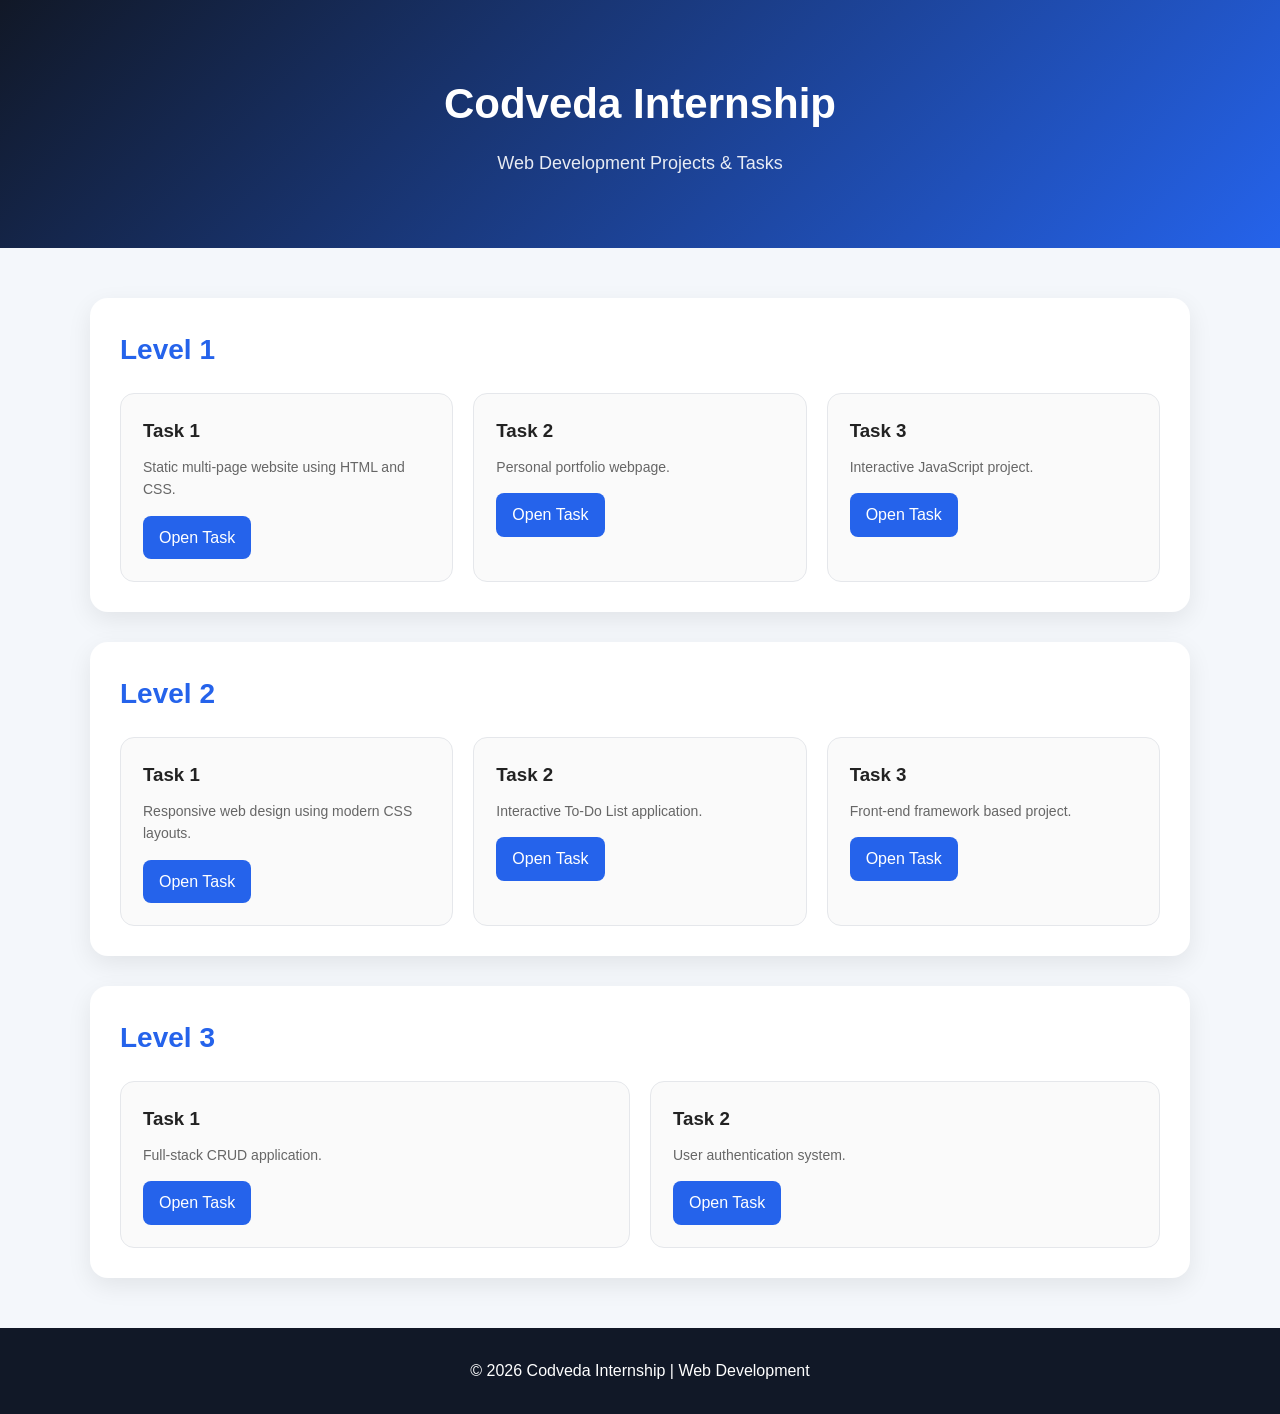
==== index.html @ ab88c43d "Add initial index.html for web development project" ====
<!DOCTYPE html>
<html lang="en">
<head>
    <meta charset="UTF-8">
    <meta name="viewport" content="width=device-width, initial-scale=1.0">

    <title>Codveda Internship | Web Development Projects</title>

    <style>
        * {
            margin: 0;
            padding: 0;
            box-sizing: border-box;
        }

        body {
            font-family: Arial, sans-serif;
            background: #f4f7fb;
            color: #222;
            line-height: 1.6;
        }

        header {
            background: linear-gradient(135deg, #111827, #2563eb);
            color: white;
            text-align: center;
            padding: 70px 20px;
        }

        header h1 {
            font-size: 42px;
            margin-bottom: 12px;
        }

        header p {
            font-size: 18px;
            opacity: 0.9;
        }

        .container {
            width: 90%;
            max-width: 1100px;
            margin: 50px auto;
        }

        .level {
            background: white;
            padding: 30px;
            margin-bottom: 30px;
            border-radius: 18px;
            box-shadow: 0 8px 25px rgba(0, 0, 0, 0.08);
        }

        .level h2 {
            color: #2563eb;
            margin-bottom: 20px;
            font-size: 28px;
        }

        .tasks {
            display: grid;
            grid-template-columns: repeat(auto-fit, minmax(230px, 1fr));
            gap: 20px;
        }

        .task {
            border: 1px solid #e5e7eb;
            padding: 22px;
            border-radius: 14px;
            transition: 0.3s;
            background: #fafafa;
        }

        .task:hover {
            transform: translateY(-5px);
            box-shadow: 0 8px 20px rgba(0, 0, 0, 0.1);
        }

        .task h3 {
            margin-bottom: 10px;
        }

        .task p {
            color: #666;
            margin-bottom: 15px;
            font-size: 14px;
        }

        .task a {
            display: inline-block;
            text-decoration: none;
            background: #2563eb;
            color: white;
            padding: 9px 16px;
            border-radius: 8px;
            transition: 0.3s;
        }

        .task a:hover {
            background: #1d4ed8;
        }

        footer {
            text-align: center;
            padding: 30px;
            background: #111827;
            color: white;
            margin-top: 50px;
        }

        @media (max-width: 600px) {
            header h1 {
                font-size: 30px;
            }

            header p {
                font-size: 16px;
            }

            .level {
                padding: 20px;
            }
        }
    </style>
</head>

<body>

    <header>
        <h1>Codveda Internship</h1>
        <p>Web Development Projects & Tasks</p>
    </header>

    <main class="container">

        <!-- LEVEL 1 -->
        <section class="level">
            <h2>Level 1</h2>

            <div class="tasks">

                <div class="task">
                    <h3>Task 1</h3>
                    <p>Static multi-page website using HTML and CSS.</p>
                    <a href="./codveda-level1-task1/index.html">
                        Open Task
                    </a>
                </div>

                <div class="task">
                    <h3>Task 2</h3>
                    <p>Personal portfolio webpage.</p>
                    <a href="./codveda-level1-task2/index.html">
                        Open Task
                    </a>
                </div>

                <div class="task">
                    <h3>Task 3</h3>
                    <p>Interactive JavaScript project.</p>
                    <a href="./codveda-level1-task3/index.html">
                        Open Task
                    </a>
                </div>

            </div>
        </section>


        <!-- LEVEL 2 -->
        <section class="level">
            <h2>Level 2</h2>

            <div class="tasks">

                <div class="task">
                    <h3>Task 1</h3>
                    <p>Responsive web design using modern CSS layouts.</p>
                    <a href="./codveda-level2-task1/index.html">
                        Open Task
                    </a>
                </div>

                <div class="task">
                    <h3>Task 2</h3>
                    <p>Interactive To-Do List application.</p>
                    <a href="./codveda-level2-task2/index.html">
                        Open Task
                    </a>
                </div>

                <div class="task">
                    <h3>Task 3</h3>
                    <p>Front-end framework based project.</p>
                    <a href="./codveda-level2-task3/index.html">
                        Open Task
                    </a>
                </div>

            </div>
        </section>


        <!-- LEVEL 3 -->
        <section class="level">
            <h2>Level 3</h2>

            <div class="tasks">

                <div class="task">
                    <h3>Task 1</h3>
                    <p>Full-stack CRUD application.</p>
                    <a href="./codveda-level3-task1/index.html">
                        Open Task
                    </a>
                </div>

                <div class="task">
                    <h3>Task 2</h3>
                    <p>User authentication system.</p>
                    <a href="./codveda-level3-task2/index.html">
                        Open Task
                    </a>
                </div>

            </div>
        </section>

    </main>


    <footer>
        <p>© 2026 Codveda Internship | Web Development</p>
    </footer>

</body>
</html>
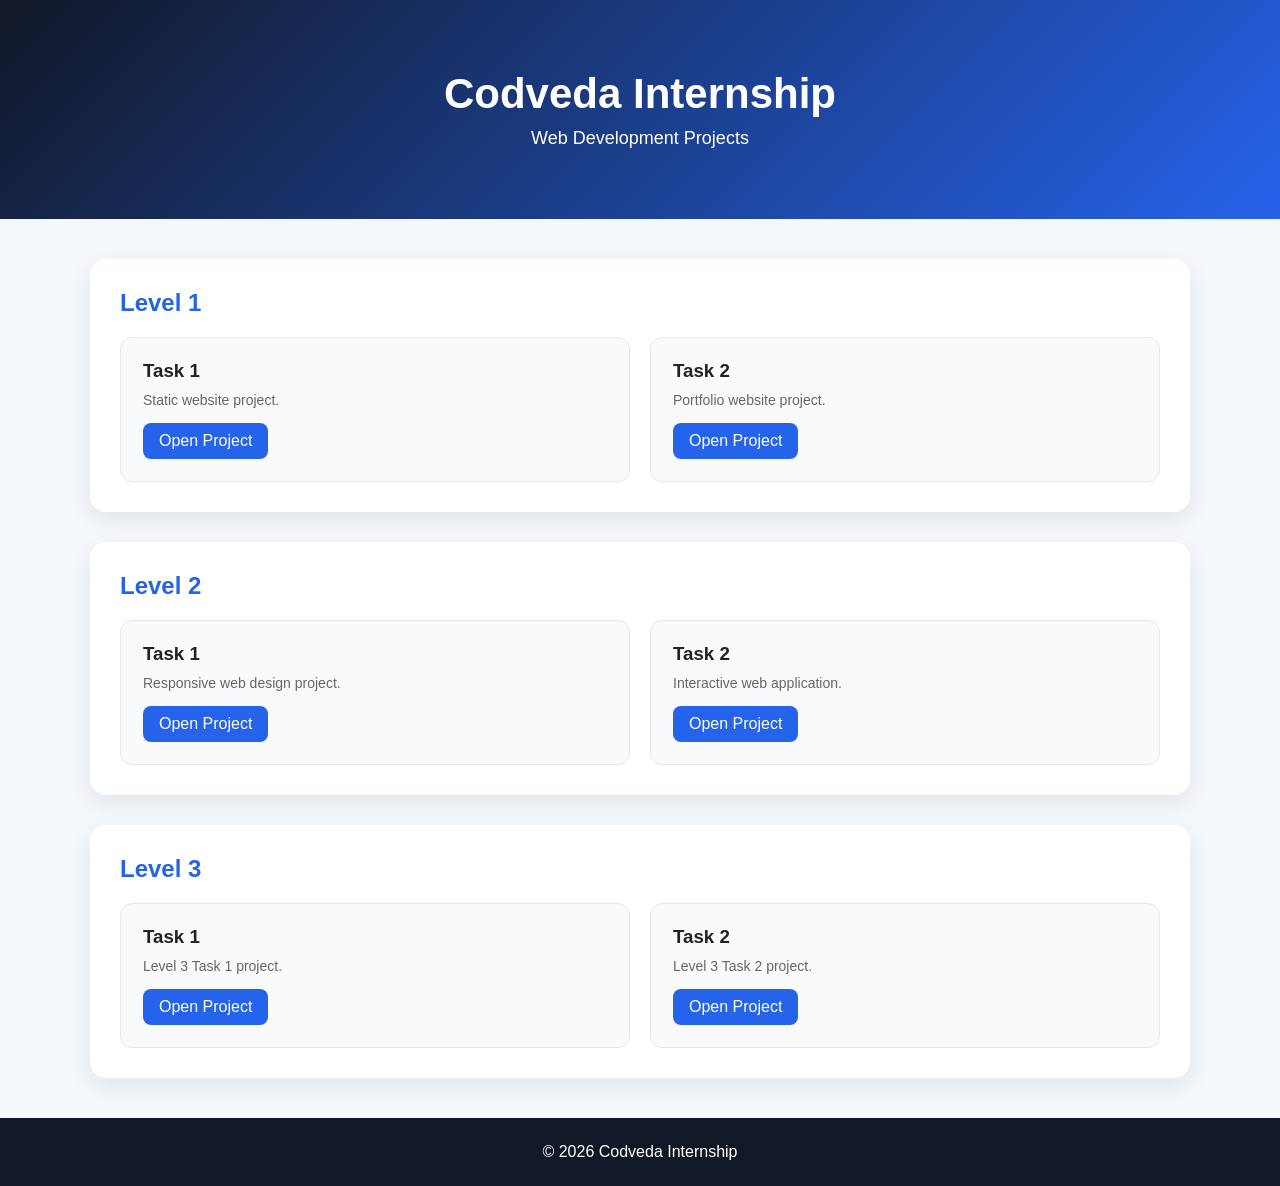
==== commit a6b9a173: "Create index.html" ====
--- a/index.html
+++ b/index.html
@@ -3,8 +3,7 @@
 <head>
     <meta charset="UTF-8">
     <meta name="viewport" content="width=device-width, initial-scale=1.0">
-
-    <title>Codveda Internship | Web Development Projects</title>
+    <title>Codveda Internship Projects</title>
 
     <style>
         * {
@@ -17,7 +16,6 @@
             font-family: Arial, sans-serif;
             background: #f4f7fb;
             color: #222;
-            line-height: 1.6;
         }
 
         header {
@@ -29,32 +27,30 @@
 
         header h1 {
             font-size: 42px;
-            margin-bottom: 12px;
+            margin-bottom: 10px;
         }
 
         header p {
             font-size: 18px;
-            opacity: 0.9;
         }
 
         .container {
             width: 90%;
             max-width: 1100px;
-            margin: 50px auto;
+            margin: 40px auto;
         }
 
         .level {
             background: white;
             padding: 30px;
             margin-bottom: 30px;
-            border-radius: 18px;
-            box-shadow: 0 8px 25px rgba(0, 0, 0, 0.08);
+            border-radius: 16px;
+            box-shadow: 0 8px 25px rgba(0,0,0,0.08);
         }
 
         .level h2 {
             color: #2563eb;
             margin-bottom: 20px;
-            font-size: 28px;
         }
 
         .tasks {
@@ -64,16 +60,10 @@
         }
 
         .task {
+            background: #f8fafc;
+            padding: 22px;
+            border-radius: 12px;
             border: 1px solid #e5e7eb;
-            padding: 22px;
-            border-radius: 14px;
-            transition: 0.3s;
-            background: #fafafa;
-        }
-
-        .task:hover {
-            transform: translateY(-5px);
-            box-shadow: 0 8px 20px rgba(0, 0, 0, 0.1);
         }
 
         .task h3 {
@@ -82,18 +72,17 @@
 
         .task p {
             color: #666;
+            font-size: 14px;
             margin-bottom: 15px;
-            font-size: 14px;
         }
 
         .task a {
             display: inline-block;
-            text-decoration: none;
+            padding: 9px 16px;
             background: #2563eb;
             color: white;
-            padding: 9px 16px;
+            text-decoration: none;
             border-radius: 8px;
-            transition: 0.3s;
         }
 
         .task a:hover {
@@ -102,136 +91,102 @@
 
         footer {
             text-align: center;
-            padding: 30px;
             background: #111827;
             color: white;
-            margin-top: 50px;
-        }
-
-        @media (max-width: 600px) {
-            header h1 {
-                font-size: 30px;
-            }
-
-            header p {
-                font-size: 16px;
-            }
-
-            .level {
-                padding: 20px;
-            }
+            padding: 25px;
         }
     </style>
 </head>
 
 <body>
 
-    <header>
-        <h1>Codveda Internship</h1>
-        <p>Web Development Projects & Tasks</p>
-    </header>
+<header>
+    <h1>Codveda Internship</h1>
+    <p>Web Development Projects</p>
+</header>
 
-    <main class="container">
+<main class="container">
 
-        <!-- LEVEL 1 -->
-        <section class="level">
-            <h2>Level 1</h2>
+    <!-- LEVEL 1 -->
+    <section class="level">
+        <h2>Level 1</h2>
 
-            <div class="tasks">
+        <div class="tasks">
 
-                <div class="task">
-                    <h3>Task 1</h3>
-                    <p>Static multi-page website using HTML and CSS.</p>
-                    <a href="./codveda-level1-task1/index.html">
-                        Open Task
-                    </a>
-                </div>
+            <div class="task">
+                <h3>Task 1</h3>
+                <p>Static website project.</p>
+                <a href="./codveda-level1-task1/index.html">
+                    Open Project
+                </a>
+            </div>
 
-                <div class="task">
-                    <h3>Task 2</h3>
-                    <p>Personal portfolio webpage.</p>
-                    <a href="./codveda-level1-task2/index.html">
-                        Open Task
-                    </a>
-                </div>
+            <div class="task">
+                <h3>Task 2</h3>
+                <p>Portfolio website project.</p>
+                <a href="./codveda-level1-task2/index.html">
+                    Open Project
+                </a>
+            </div>
 
-                <div class="task">
-                    <h3>Task 3</h3>
-                    <p>Interactive JavaScript project.</p>
-                    <a href="./codveda-level1-task3/index.html">
-                        Open Task
-                    </a>
-                </div>
+        </div>
+    </section>
 
+    <!-- LEVEL 2 -->
+    <section class="level">
+        <h2>Level 2</h2>
+
+        <div class="tasks">
+
+            <div class="task">
+                <h3>Task 1</h3>
+                <p>Responsive web design project.</p>
+                <a href="./codveda-level2-task1/index.html">
+                    Open Project
+                </a>
             </div>
-        </section>
 
+            <div class="task">
+                <h3>Task 2</h3>
+                <p>Interactive web application.</p>
+                <a href="./codveda-level2-task2/index.html">
+                    Open Project
+                </a>
+            </div>
 
-        <!-- LEVEL 2 -->
-        <section class="level">
-            <h2>Level 2</h2>
+        </div>
+    </section>
 
-            <div class="tasks">
+    <!-- LEVEL 3 -->
+    <section class="level">
+        <h2>Level 3</h2>
 
-                <div class="task">
-                    <h3>Task 1</h3>
-                    <p>Responsive web design using modern CSS layouts.</p>
-                    <a href="./codveda-level2-task1/index.html">
-                        Open Task
-                    </a>
-                </div>
+        <div class="tasks">
 
-                <div class="task">
-                    <h3>Task 2</h3>
-                    <p>Interactive To-Do List application.</p>
-                    <a href="./codveda-level2-task2/index.html">
-                        Open Task
-                    </a>
-                </div>
+            <div class="task">
+                <h3>Task 1</h3>
+                <p>Level 3 Task 1 project.</p>
+                <a href="./Level3%20task1/">
+                    Open Project
+                </a>
+            </div>
 
-                <div class="task">
-                    <h3>Task 3</h3>
-                    <p>Front-end framework based project.</p>
-                    <a href="./codveda-level2-task3/index.html">
-                        Open Task
-                    </a>
-                </div>
+            <div class="task">
+                <h3>Task 2</h3>
+                <p>Level 3 Task 2 project.</p>
+                <a href="./level3%20task2/">
+                    Open Project
+                </a>
+            </div>
 
-            </div>
-        </section>
+        </div>
+    </section>
 
+</main>
 
-        <!-- LEVEL 3 -->
-        <section class="level">
-            <h2>Level 3</h2>
-
-            <div class="tasks">
-
-                <div class="task">
-                    <h3>Task 1</h3>
-                    <p>Full-stack CRUD application.</p>
-                    <a href="./codveda-level3-task1/index.html">
-                        Open Task
-                    </a>
-                </div>
-
-                <div class="task">
-                    <h3>Task 2</h3>
-                    <p>User authentication system.</p>
-                    <a href="./codveda-level3-task2/index.html">
-                        Open Task
-                    </a>
-                </div>
-
-            </div>
-        </section>
-
-    </main>
-
-
-    <footer>
-        <p>© 2026 Codveda Internship | Web Development</p>
-    </footer>
+<footer>
+    <p>© 2026 Codveda Internship</p>
+</footer>
 
 </body>
 </html>
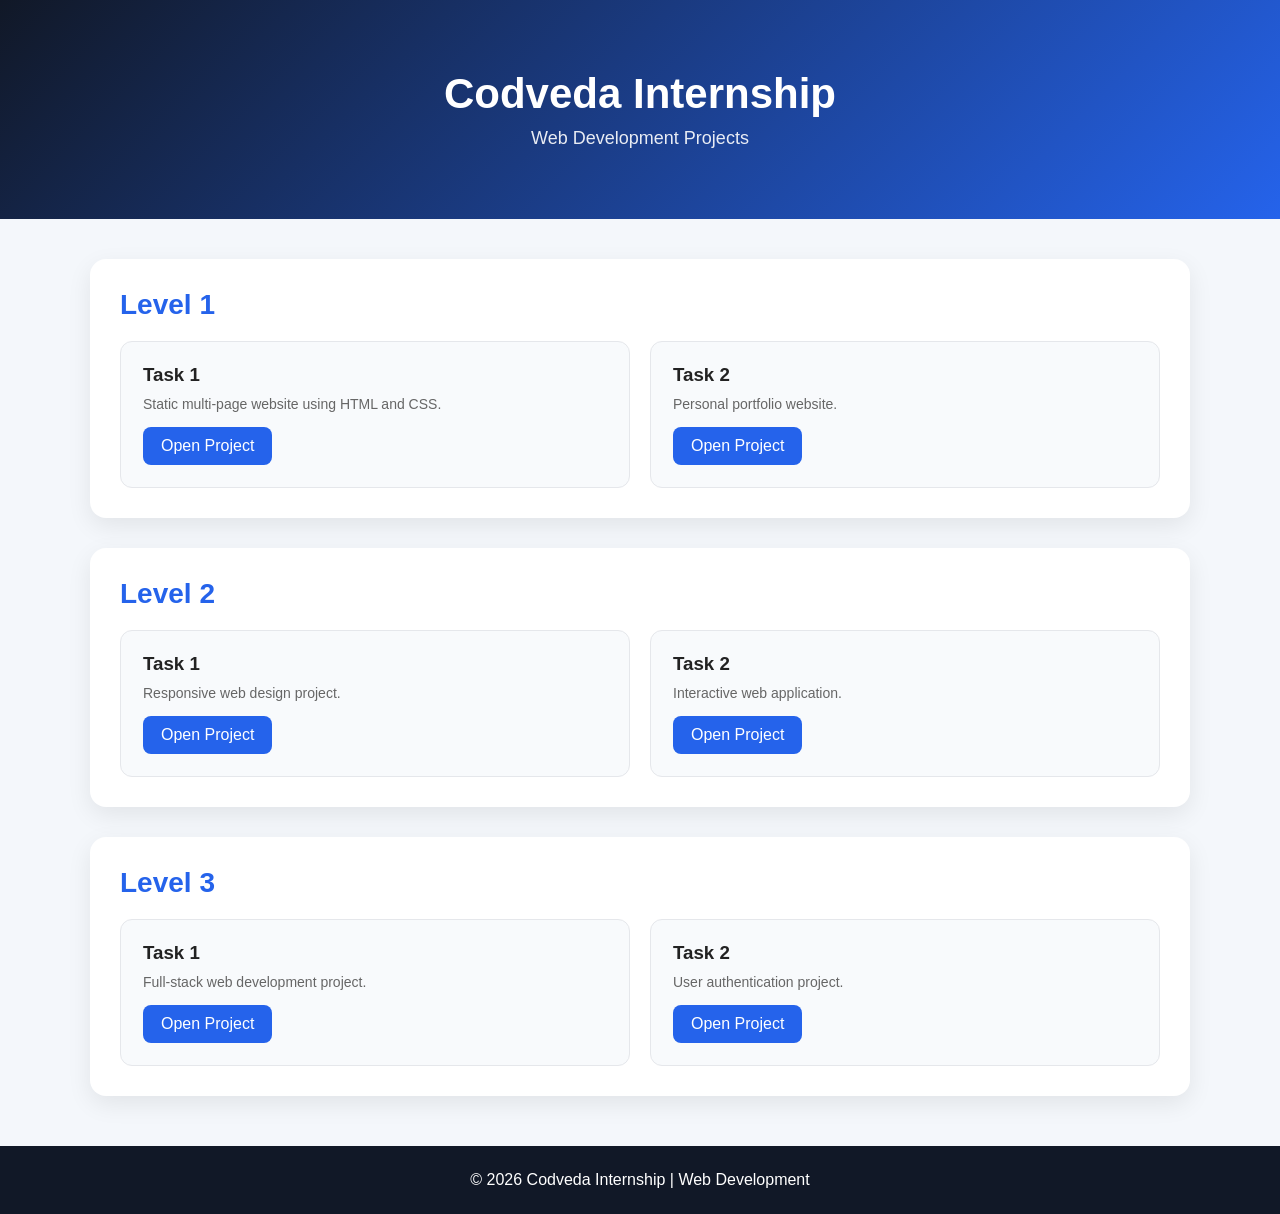
==== commit faf33c83: "Create index.html" ====
--- a/index.html
+++ b/index.html
@@ -3,6 +3,7 @@
 <head>
     <meta charset="UTF-8">
     <meta name="viewport" content="width=device-width, initial-scale=1.0">
+
     <title>Codveda Internship Projects</title>
 
     <style>
@@ -32,6 +33,7 @@
 
         header p {
             font-size: 18px;
+            opacity: 0.9;
         }
 
         .container {
@@ -45,12 +47,13 @@
             padding: 30px;
             margin-bottom: 30px;
             border-radius: 16px;
-            box-shadow: 0 8px 25px rgba(0,0,0,0.08);
+            box-shadow: 0 8px 25px rgba(0, 0, 0, 0.08);
         }
 
         .level h2 {
             color: #2563eb;
             margin-bottom: 20px;
+            font-size: 28px;
         }
 
         .tasks {
@@ -64,6 +67,12 @@
             padding: 22px;
             border-radius: 12px;
             border: 1px solid #e5e7eb;
+            transition: 0.3s;
+        }
+
+        .task:hover {
+            transform: translateY(-5px);
+            box-shadow: 0 8px 20px rgba(0, 0, 0, 0.1);
         }
 
         .task h3 {
@@ -78,11 +87,12 @@
 
         .task a {
             display: inline-block;
-            padding: 9px 16px;
+            padding: 10px 18px;
             background: #2563eb;
             color: white;
             text-decoration: none;
             border-radius: 8px;
+            transition: 0.3s;
         }
 
         .task a:hover {
@@ -94,99 +104,136 @@
             background: #111827;
             color: white;
             padding: 25px;
+            margin-top: 50px;
+        }
+
+        @media (max-width: 600px) {
+            header {
+                padding: 50px 15px;
+            }
+
+            header h1 {
+                font-size: 30px;
+            }
+
+            header p {
+                font-size: 16px;
+            }
+
+            .level {
+                padding: 20px;
+            }
         }
     </style>
 </head>
 
 <body>
 
-<header>
-    <h1>Codveda Internship</h1>
-    <p>Web Development Projects</p>
-</header>
-
-<main class="container">
-
-    <!-- LEVEL 1 -->
-    <section class="level">
-        <h2>Level 1</h2>
-
-        <div class="tasks">
-
-            <div class="task">
-                <h3>Task 1</h3>
-                <p>Static website project.</p>
-                <a href="./codveda-level1-task1/index.html">
-                    Open Project
-                </a>
+    <header>
+        <h1>Codveda Internship</h1>
+        <p>Web Development Projects</p>
+    </header>
+
+    <main class="container">
+
+        <!-- ================= LEVEL 1 ================= -->
+        <section class="level">
+            <h2>Level 1</h2>
+
+            <div class="tasks">
+
+                <!-- Level 1 Task 1 -->
+                <div class="task">
+                    <h3>Task 1</h3>
+                    <p>Static multi-page website using HTML and CSS.</p>
+
+                    <a href="./level1/codveda-level1-task1/index.html">
+                        Open Project
+                    </a>
+                </div>
+
+
+                <!-- Level 1 Task 2 -->
+                <div class="task">
+                    <h3>Task 2</h3>
+                    <p>Personal portfolio website.</p>
+
+                    <a href="./level1/codveda-level1-task2/index.html">
+                        Open Project
+                    </a>
+                </div>
+
             </div>
-
-            <div class="task">
-                <h3>Task 2</h3>
-                <p>Portfolio website project.</p>
-                <a href="./codveda-level1-task2/index.html">
-                    Open Project
-                </a>
+        </section>
+
+
+        <!-- ================= LEVEL 2 ================= -->
+        <section class="level">
+            <h2>Level 2</h2>
+
+            <div class="tasks">
+
+                <!-- Level 2 Task 1 -->
+                <div class="task">
+                    <h3>Task 1</h3>
+                    <p>Responsive web design project.</p>
+
+                    <a href="./level2/codveda-level2-task1/index.html">
+                        Open Project
+                    </a>
+                </div>
+
+
+                <!-- Level 2 Task 2 -->
+                <div class="task">
+                    <h3>Task 2</h3>
+                    <p>Interactive web application.</p>
+
+                    <a href="./level2/codveda-level2-task2/index.html">
+                        Open Project
+                    </a>
+                </div>
+
             </div>
-
-        </div>
-    </section>
-
-    <!-- LEVEL 2 -->
-    <section class="level">
-        <h2>Level 2</h2>
-
-        <div class="tasks">
-
-            <div class="task">
-                <h3>Task 1</h3>
-                <p>Responsive web design project.</p>
-                <a href="./codveda-level2-task1/index.html">
-                    Open Project
-                </a>
+        </section>
+
+
+        <!-- ================= LEVEL 3 ================= -->
+        <section class="level">
+            <h2>Level 3</h2>
+
+            <div class="tasks">
+
+                <!-- Level 3 Task 1 -->
+                <div class="task">
+                    <h3>Task 1</h3>
+                    <p>Full-stack web development project.</p>
+
+                    <a href="./Level3%20task1/">
+                        Open Project
+                    </a>
+                </div>
+
+
+                <!-- Level 3 Task 2 -->
+                <div class="task">
+                    <h3>Task 2</h3>
+                    <p>User authentication project.</p>
+
+                    <a href="./level3%20task2/">
+                        Open Project
+                    </a>
+                </div>
+
             </div>
-
-            <div class="task">
-                <h3>Task 2</h3>
-                <p>Interactive web application.</p>
-                <a href="./codveda-level2-task2/index.html">
-                    Open Project
-                </a>
-            </div>
-
-        </div>
-    </section>
-
-    <!-- LEVEL 3 -->
-    <section class="level">
-        <h2>Level 3</h2>
-
-        <div class="tasks">
-
-            <div class="task">
-                <h3>Task 1</h3>
-                <p>Level 3 Task 1 project.</p>
-                <a href="./Level3%20task1/">
-                    Open Project
-                </a>
-            </div>
-
-            <div class="task">
-                <h3>Task 2</h3>
-                <p>Level 3 Task 2 project.</p>
-                <a href="./level3%20task2/">
-                    Open Project
-                </a>
-            </div>
-
-        </div>
-    </section>
-
-</main>
-
-<footer>
-    <p>© 2026 Codveda Internship</p>
-</footer>
+        </section>
+
+    </main>
+
+
+    <footer>
+        <p>© 2026 Codveda Internship | Web Development</p>
+    </footer>
 
 </body>
 </html>
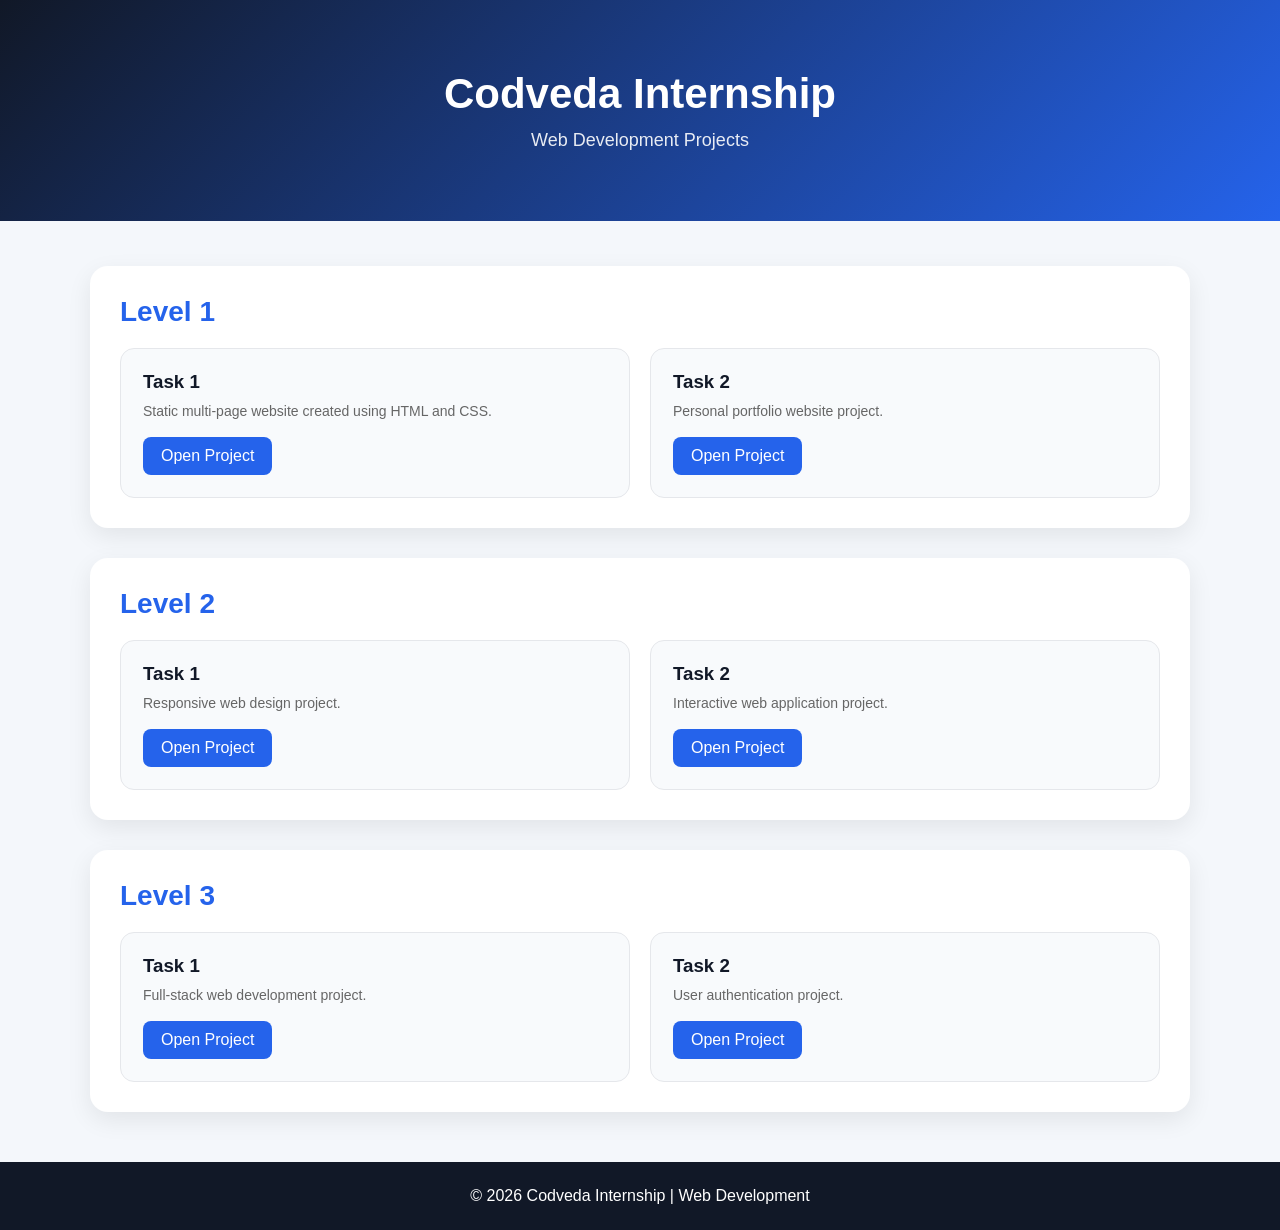
==== commit d9b0f74b: "Create index.html" ====
--- a/index.html
+++ b/index.html
@@ -28,7 +28,7 @@
 
         header h1 {
             font-size: 42px;
-            margin-bottom: 10px;
+            margin-bottom: 12px;
         }
 
         header p {
@@ -39,21 +39,21 @@
         .container {
             width: 90%;
             max-width: 1100px;
-            margin: 40px auto;
+            margin: 45px auto;
         }
 
         .level {
             background: white;
             padding: 30px;
             margin-bottom: 30px;
-            border-radius: 16px;
+            border-radius: 18px;
             box-shadow: 0 8px 25px rgba(0, 0, 0, 0.08);
         }
 
         .level h2 {
             color: #2563eb;
+            font-size: 28px;
             margin-bottom: 20px;
-            font-size: 28px;
         }
 
         .tasks {
@@ -65,32 +65,33 @@
         .task {
             background: #f8fafc;
             padding: 22px;
-            border-radius: 12px;
+            border-radius: 14px;
             border: 1px solid #e5e7eb;
             transition: 0.3s;
         }
 
         .task:hover {
             transform: translateY(-5px);
-            box-shadow: 0 8px 20px rgba(0, 0, 0, 0.1);
+            box-shadow: 0 10px 25px rgba(0, 0, 0, 0.1);
         }
 
         .task h3 {
             margin-bottom: 10px;
+            color: #111827;
         }
 
         .task p {
             color: #666;
             font-size: 14px;
-            margin-bottom: 15px;
+            margin-bottom: 18px;
         }
 
         .task a {
             display: inline-block;
-            padding: 10px 18px;
             background: #2563eb;
             color: white;
             text-decoration: none;
+            padding: 10px 18px;
             border-radius: 8px;
             transition: 0.3s;
         }
@@ -100,9 +101,9 @@
         }
 
         footer {
-            text-align: center;
             background: #111827;
             color: white;
+            text-align: center;
             padding: 25px;
             margin-top: 50px;
         }
@@ -129,110 +130,166 @@
 
 <body>
 
+    <!-- HEADER -->
     <header>
         <h1>Codveda Internship</h1>
         <p>Web Development Projects</p>
     </header>
 
+
     <main class="container">
 
-        <!-- ================= LEVEL 1 ================= -->
+        <!-- =========================
+             LEVEL 1
+        ========================== -->
+
         <section class="level">
+
             <h2>Level 1</h2>
 
             <div class="tasks">
 
-                <!-- Level 1 Task 1 -->
-                <div class="task">
+                <!-- LEVEL 1 TASK 1 -->
+                <div class="task">
+
                     <h3>Task 1</h3>
-                    <p>Static multi-page website using HTML and CSS.</p>
+
+                    <p>
+                        Static multi-page website created using HTML and CSS.
+                    </p>
 
                     <a href="./level1/codveda-level1-task1/index.html">
                         Open Project
                     </a>
-                </div>
-
-
-                <!-- Level 1 Task 2 -->
-                <div class="task">
+
+                </div>
+
+
+                <!-- LEVEL 1 TASK 2 -->
+                <div class="task">
+
                     <h3>Task 2</h3>
-                    <p>Personal portfolio website.</p>
+
+                    <p>
+                        Personal portfolio website project.
+                    </p>
 
                     <a href="./level1/codveda-level1-task2/index.html">
                         Open Project
                     </a>
+
                 </div>
 
             </div>
+
         </section>
 
 
-        <!-- ================= LEVEL 2 ================= -->
+
+        <!-- =========================
+             LEVEL 2
+        ========================== -->
+
         <section class="level">
+
             <h2>Level 2</h2>
 
             <div class="tasks">
 
-                <!-- Level 2 Task 1 -->
-                <div class="task">
+                <!-- LEVEL 2 TASK 1 -->
+                <div class="task">
+
                     <h3>Task 1</h3>
-                    <p>Responsive web design project.</p>
+
+                    <p>
+                        Responsive web design project.
+                    </p>
 
                     <a href="./level2/codveda-level2-task1/index.html">
                         Open Project
                     </a>
-                </div>
-
-
-                <!-- Level 2 Task 2 -->
-                <div class="task">
+
+                </div>
+
+
+                <!-- LEVEL 2 TASK 2 -->
+                <div class="task">
+
                     <h3>Task 2</h3>
-                    <p>Interactive web application.</p>
+
+                    <p>
+                        Interactive web application project.
+                    </p>
 
                     <a href="./level2/codveda-level2-task2/index.html">
                         Open Project
                     </a>
+
                 </div>
 
             </div>
+
         </section>
 
 
-        <!-- ================= LEVEL 3 ================= -->
+
+        <!-- =========================
+             LEVEL 3
+        ========================== -->
+
         <section class="level">
+
             <h2>Level 3</h2>
 
             <div class="tasks">
 
-                <!-- Level 3 Task 1 -->
-                <div class="task">
+                <!-- LEVEL 3 TASK 1 -->
+                <div class="task">
+
                     <h3>Task 1</h3>
-                    <p>Full-stack web development project.</p>
+
+                    <p>
+                        Full-stack web development project.
+                    </p>
 
                     <a href="./Level3%20task1/">
                         Open Project
                     </a>
-                </div>
-
-
-                <!-- Level 3 Task 2 -->
-                <div class="task">
+
+                </div>
+
+
+                <!-- LEVEL 3 TASK 2 -->
+                <div class="task">
+
                     <h3>Task 2</h3>
-                    <p>User authentication project.</p>
+
+                    <p>
+                        User authentication project.
+                    </p>
 
                     <a href="./level3%20task2/">
                         Open Project
                     </a>
+
                 </div>
 
             </div>
+
         </section>
 
     </main>
 
 
+
+    <!-- FOOTER -->
+
     <footer>
-        <p>© 2026 Codveda Internship | Web Development</p>
+
+        <p>
+            © 2026 Codveda Internship | Web Development
+        </p>
+
     </footer>
 
 </body>
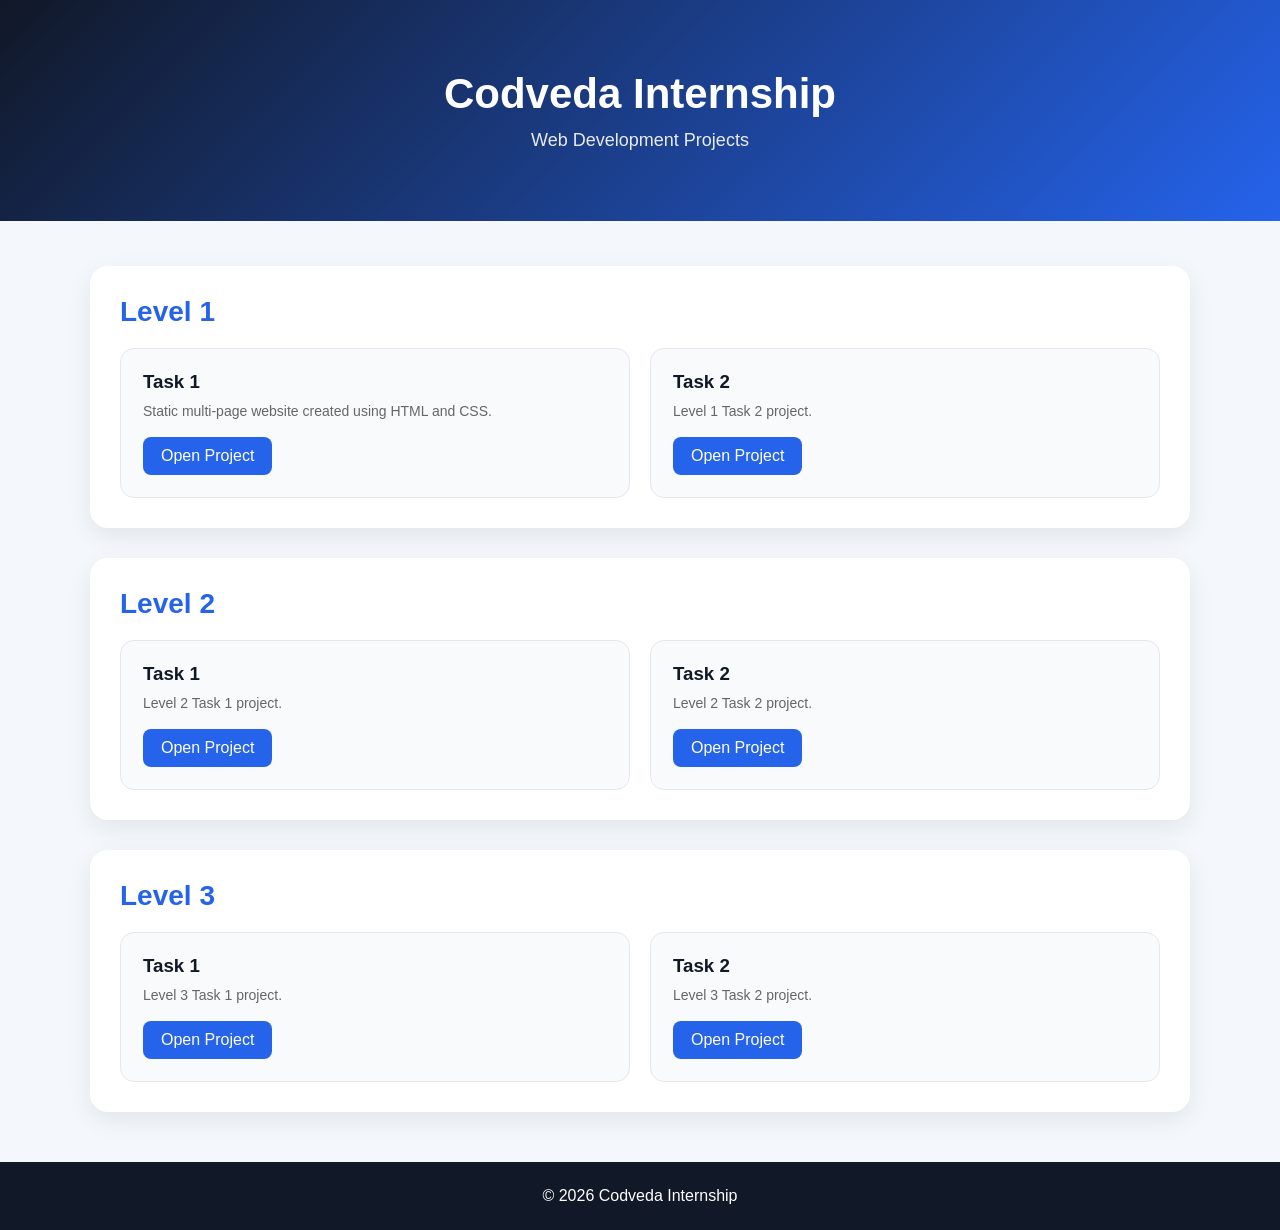
==== commit 8dcc7458: "Create index.html" ====
--- a/index.html
+++ b/index.html
@@ -4,7 +4,7 @@
     <meta charset="UTF-8">
     <meta name="viewport" content="width=device-width, initial-scale=1.0">
 
-    <title>Codveda Internship Projects</title>
+    <title>Codveda Internship</title>
 
     <style>
         * {
@@ -109,6 +109,7 @@
         }
 
         @media (max-width: 600px) {
+
             header {
                 padding: 50px 15px;
             }
@@ -130,7 +131,6 @@
 
 <body>
 
-    <!-- HEADER -->
     <header>
         <h1>Codveda Internship</h1>
         <p>Web Development Projects</p>
@@ -139,17 +139,14 @@
 
     <main class="container">
 
-        <!-- =========================
-             LEVEL 1
-        ========================== -->
-
+        <!-- LEVEL 1 -->
         <section class="level">
 
             <h2>Level 1</h2>
 
             <div class="tasks">
 
-                <!-- LEVEL 1 TASK 1 -->
+                <!-- TASK 1 -->
                 <div class="task">
 
                     <h3>Task 1</h3>
@@ -165,13 +162,13 @@
                 </div>
 
 
-                <!-- LEVEL 1 TASK 2 -->
+                <!-- TASK 2 -->
                 <div class="task">
 
                     <h3>Task 2</h3>
 
                     <p>
-                        Personal portfolio website project.
+                        Level 1 Task 2 project.
                     </p>
 
                     <a href="./level1/codveda-level1-task2/index.html">
@@ -185,24 +182,20 @@
         </section>
 
 
-
-        <!-- =========================
-             LEVEL 2
-        ========================== -->
-
+        <!-- LEVEL 2 -->
         <section class="level">
 
             <h2>Level 2</h2>
 
             <div class="tasks">
 
-                <!-- LEVEL 2 TASK 1 -->
+                <!-- TASK 1 -->
                 <div class="task">
 
                     <h3>Task 1</h3>
 
                     <p>
-                        Responsive web design project.
+                        Level 2 Task 1 project.
                     </p>
 
                     <a href="./level2/codveda-level2-task1/index.html">
@@ -212,13 +205,13 @@
                 </div>
 
 
-                <!-- LEVEL 2 TASK 2 -->
+                <!-- TASK 2 -->
                 <div class="task">
 
                     <h3>Task 2</h3>
 
                     <p>
-                        Interactive web application project.
+                        Level 2 Task 2 project.
                     </p>
 
                     <a href="./level2/codveda-level2-task2/index.html">
@@ -232,24 +225,20 @@
         </section>
 
 
-
-        <!-- =========================
-             LEVEL 3
-        ========================== -->
-
+        <!-- LEVEL 3 -->
         <section class="level">
 
             <h2>Level 3</h2>
 
             <div class="tasks">
 
-                <!-- LEVEL 3 TASK 1 -->
+                <!-- TASK 1 -->
                 <div class="task">
 
                     <h3>Task 1</h3>
 
                     <p>
-                        Full-stack web development project.
+                        Level 3 Task 1 project.
                     </p>
 
                     <a href="./Level3%20task1/">
@@ -259,13 +248,13 @@
                 </div>
 
 
-                <!-- LEVEL 3 TASK 2 -->
+                <!-- TASK 2 -->
                 <div class="task">
 
                     <h3>Task 2</h3>
 
                     <p>
-                        User authentication project.
+                        Level 3 Task 2 project.
                     </p>
 
                     <a href="./level3%20task2/">
@@ -281,15 +270,8 @@
     </main>
 
 
-
-    <!-- FOOTER -->
-
     <footer>
-
-        <p>
-            © 2026 Codveda Internship | Web Development
-        </p>
-
+        <p>© 2026 Codveda Internship</p>
     </footer>
 
 </body>
